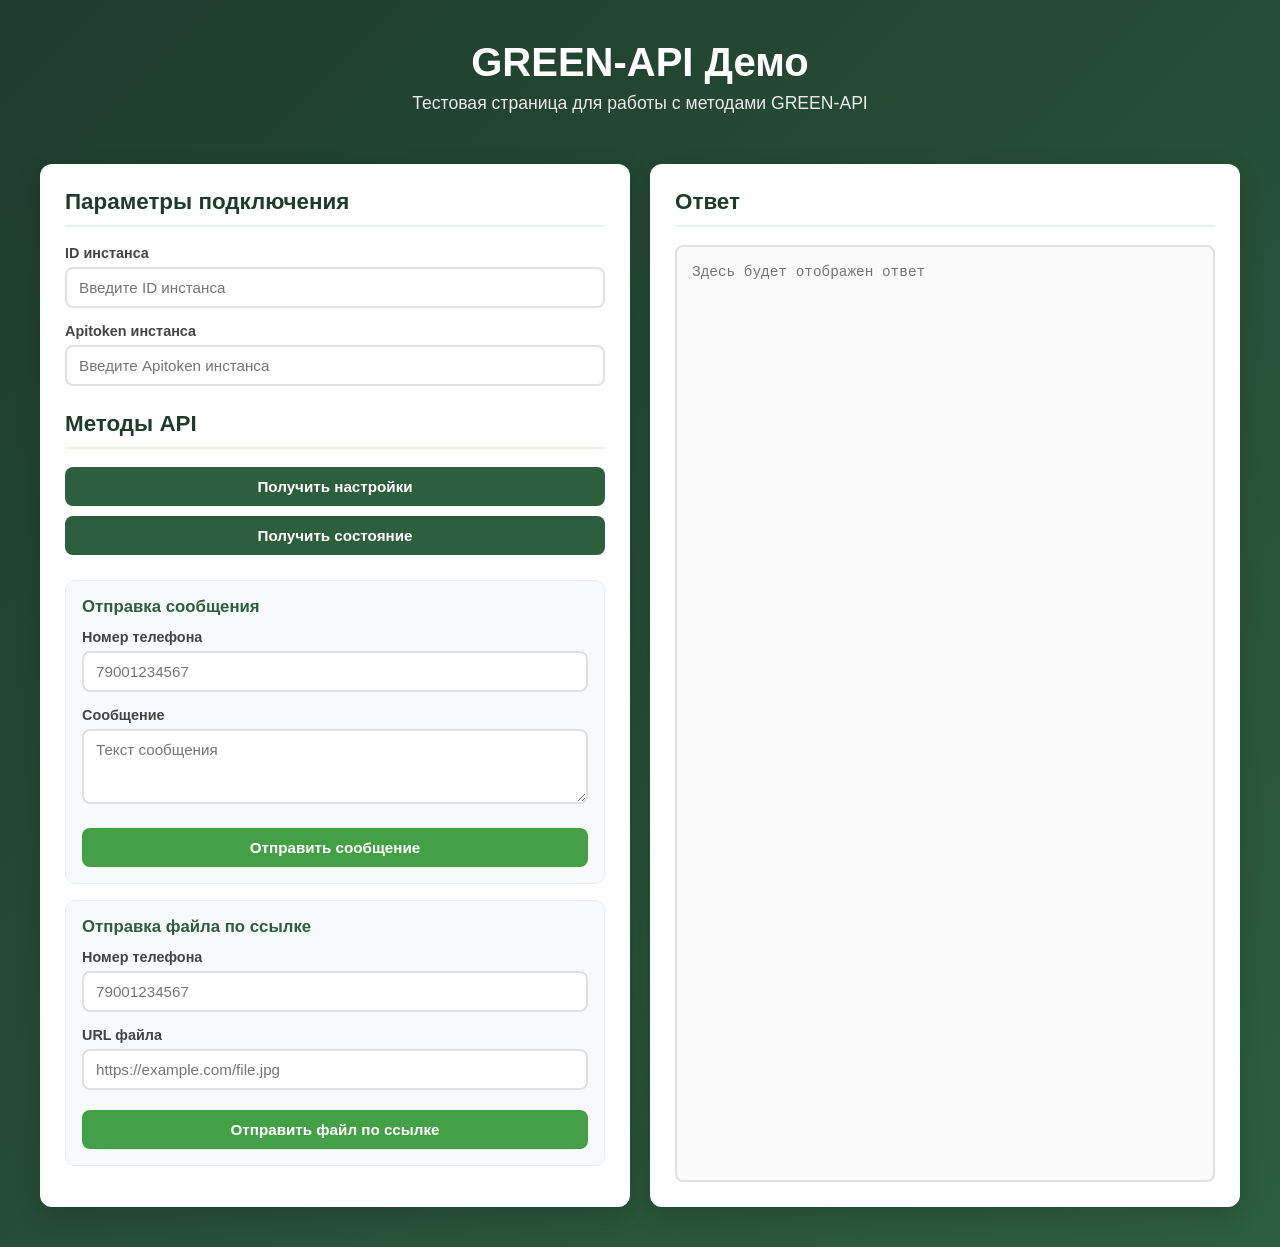
==== index.html @ 881a0edd "Add files via upload" ====
<!DOCTYPE html>
<html lang="ru">
<head>
    <meta charset="UTF-8">
    <meta name="viewport" content="width=device-width, initial-scale=1.0">
    <title>GREEN-API Test Page</title>
    <link rel="stylesheet" href="styles.css">
</head>
<body>
    <div class="container">
        <header class="header">
            <h1>GREEN-API Демо</h1>
            <p class="subtitle">Тестовая страница для работы с методами GREEN-API</p>
        </header>

        <main class="main-content">
            <section class="panel left-panel">
                <h2>Параметры подключения</h2>

                <div class="form-group">
                    <label for="idInstance">ID инстанса</label>
                    <input
                        type="text"
                        id="idInstance"
                        placeholder="Введите ID инстанса"
                        autocomplete="off"
                    >
                </div>

                <div class="form-group">
                    <label for="apiTokenInstance">Apitoken инстанса</label>
                    <input
                        type="text"
                        id="apiTokenInstance"
                        placeholder="Введите Apitoken инстанса"
                        autocomplete="off"
                    >
                </div>

                <h2 class="methods-title">Методы API</h2>

                <div class="methods-grid">
                    <button class="btn btn-primary" id="btnGetSettings">
                        Получить настройки
                    </button>
                    <button class="btn btn-primary" id="btnGetStateInstance">
                        Получить состояние
                    </button>
                </div>

                <div class="method-block">
                    <h3>Отправка сообщения</h3>
                    <div class="form-group">
                        <label for="phoneMessage">Номер телефона</label>
                        <input
                            type="text"
                            id="phoneMessage"
                            placeholder="79001234567"
                            autocomplete="off"
                            inputmode="numeric"
                            pattern="\d*"
                            maxlength="11"
                        >
                    </div>
                    <div class="form-group">
                        <label for="messageText">Сообщение</label>
                        <textarea
                            id="messageText"
                            rows="3"
                            placeholder="Текст сообщения"
                        ></textarea>
                    </div>
                    <button class="btn btn-success" id="btnSendMessage">
                        Отправить сообщение
                    </button>
                </div>

                <div class="method-block">
                    <h3>Отправка файла по ссылке</h3>
                    <div class="form-group">
                        <label for="phoneFile">Номер телефона</label>
                        <input
                            type="text"
                            id="phoneFile"
                            placeholder="79001234567"
                            autocomplete="off"
                            inputmode="numeric"
                            pattern="\d*"
                            maxlength="11"
                        >
                    </div>
                    <div class="form-group">
                        <label for="fileUrl">URL файла</label>
                        <input
                            type="text"
                            id="fileUrl"
                            placeholder="https://example.com/file.jpg"
                            autocomplete="off"
                        >
                    </div>
                    <button class="btn btn-success" id="btnSendFileByUrl">
                        Отправить файл по ссылке
                    </button>
                </div>
            </section>

            <section class="panel right-panel">
                <div class="response-header">
                    <h2>Ответ</h2>
                </div>
                <textarea
                    id="responseField"
                    class="response-field"
                    readonly
                    placeholder="Здесь будет отображен ответ"
                ></textarea>
            </section>
        </main>
    </div>

    <script src="app.js"></script>
</body>
</html>
---- styles.css ----
* {
    margin: 0;
    padding: 0;
    box-sizing: border-box;
}

body {
    font-family: -apple-system, BlinkMacSystemFont, "Segoe UI", Roboto, sans-serif;
    background: linear-gradient(135deg, #1e3c2e 0%, #2d5e3e 100%);
    min-height: 100vh;
    color: #333;
    padding: 20px;
}

.container {
    max-width: 1200px;
    margin: 0 auto;
}

.header {
    text-align: center;
    color: white;
    margin-bottom: 30px;
    padding: 20px 0;
}

.header h1 {
    font-size: 2.5rem;
    margin-bottom: 8px;
    font-weight: 700;
}

.subtitle {
    font-size: 1.1rem;
    opacity: 0.9;
}

.main-content {
    display: grid;
    grid-template-columns: 1fr 1fr;
    gap: 20px;
    margin-bottom: 20px;
}

.panel {
    background: #ffffff;
    border-radius: 12px;
    padding: 25px;
    box-shadow: 0 8px 24px rgba(0, 0, 0, 0.15);
}

.panel h2 {
    color: #1e3c2e;
    margin-bottom: 18px;
    font-size: 1.4rem;
    padding-bottom: 10px;
    border-bottom: 2px solid #e8f5e9;
}

.methods-title {
    margin-top: 25px;
}

.form-group {
    margin-bottom: 15px;
}

.form-group label {
    display: block;
    margin-bottom: 6px;
    font-weight: 600;
    color: #444;
    font-size: 0.9rem;
}

.form-group input,
.form-group textarea {
    width: 100%;
    padding: 10px 12px;
    border: 2px solid #e0e0e0;
    border-radius: 8px;
    font-size: 0.95rem;
    transition: border-color 0.2s, box-shadow 0.2s;
    font-family: inherit;
    resize: vertical;
}

.form-group input:focus,
.form-group textarea:focus {
    outline: none;
    border-color: #2d5e3e;
    box-shadow: 0 0 0 3px rgba(45, 94, 62, 0.1);
}

.btn {
    padding: 11px 20px;
    border: none;
    border-radius: 8px;
    font-size: 0.95rem;
    font-weight: 600;
    cursor: pointer;
    transition: transform 0.1s, box-shadow 0.2s, background 0.2s;
    font-family: inherit;
}

.btn:hover {
    transform: translateY(-1px);
    box-shadow: 0 4px 12px rgba(0, 0, 0, 0.15);
}

.btn:active {
    transform: translateY(0);
}

.btn:disabled {
    opacity: 0.6;
    cursor: not-allowed;
    transform: none;
}

.btn-primary {
    background: #2d5e3e;
    color: white;
}

.btn-primary:hover {
    background: #1e3c2e;
}

.btn-success {
    background: #43a047;
    color: white;
    width: 100%;
    margin-top: 5px;
}

.btn-success:hover {
    background: #388e3c;
}

.btn-secondary {
    background: #757575;
    color: white;
}

.btn-secondary:hover {
    background: #616161;
}

.btn-small {
    padding: 6px 14px;
    font-size: 0.85rem;
}

.methods-grid {
    display: grid;
    grid-template-columns: 1fr;
    gap: 10px;
    margin-bottom: 25px;
}

.method-block {
    background: #f8f9fa;
    border: 1px solid #e9ecef;
    border-radius: 10px;
    padding: 16px;
    margin-bottom: 16px;
}

.method-block h3 {
    color: #2d5e3e;
    margin-bottom: 12px;
    font-size: 1.05rem;
}

.right-panel {
    display: flex;
    flex-direction: column;
}

.response-header {
    display: flex;
    justify-content: space-between;
    align-items: center;
    margin-bottom: 18px;
    padding-bottom: 10px;
    border-bottom: 2px solid #e8f5e9;
}

.response-header h2 {
    margin: 0;
    padding: 0;
    border: none;
}

.response-field {
    flex: 1;
    min-height: 500px;
    width: 100%;
    padding: 15px;
    border: 2px solid #e0e0e0;
    border-radius: 8px;
    font-family: "Consolas", "Monaco", "Courier New", monospace;
    font-size: 0.9rem;
    background: #fafafa;
    color: #333;
    resize: none;
    line-height: 1.5;
}

.response-field:focus {
    outline: none;
    border-color: #2d5e3e;
}

.footer {
    text-align: center;
    color: rgba(255, 255, 255, 0.8);
    padding: 15px;
    font-size: 0.9rem;
}

.loading {
    opacity: 0.7;
    pointer-events: none;
}

@media (max-width: 900px) {
    .main-content {
        grid-template-columns: 1fr;
    }

    .header h1 {
        font-size: 1.8rem;
    }

    .response-field {
        min-height: 300px;
    }
}
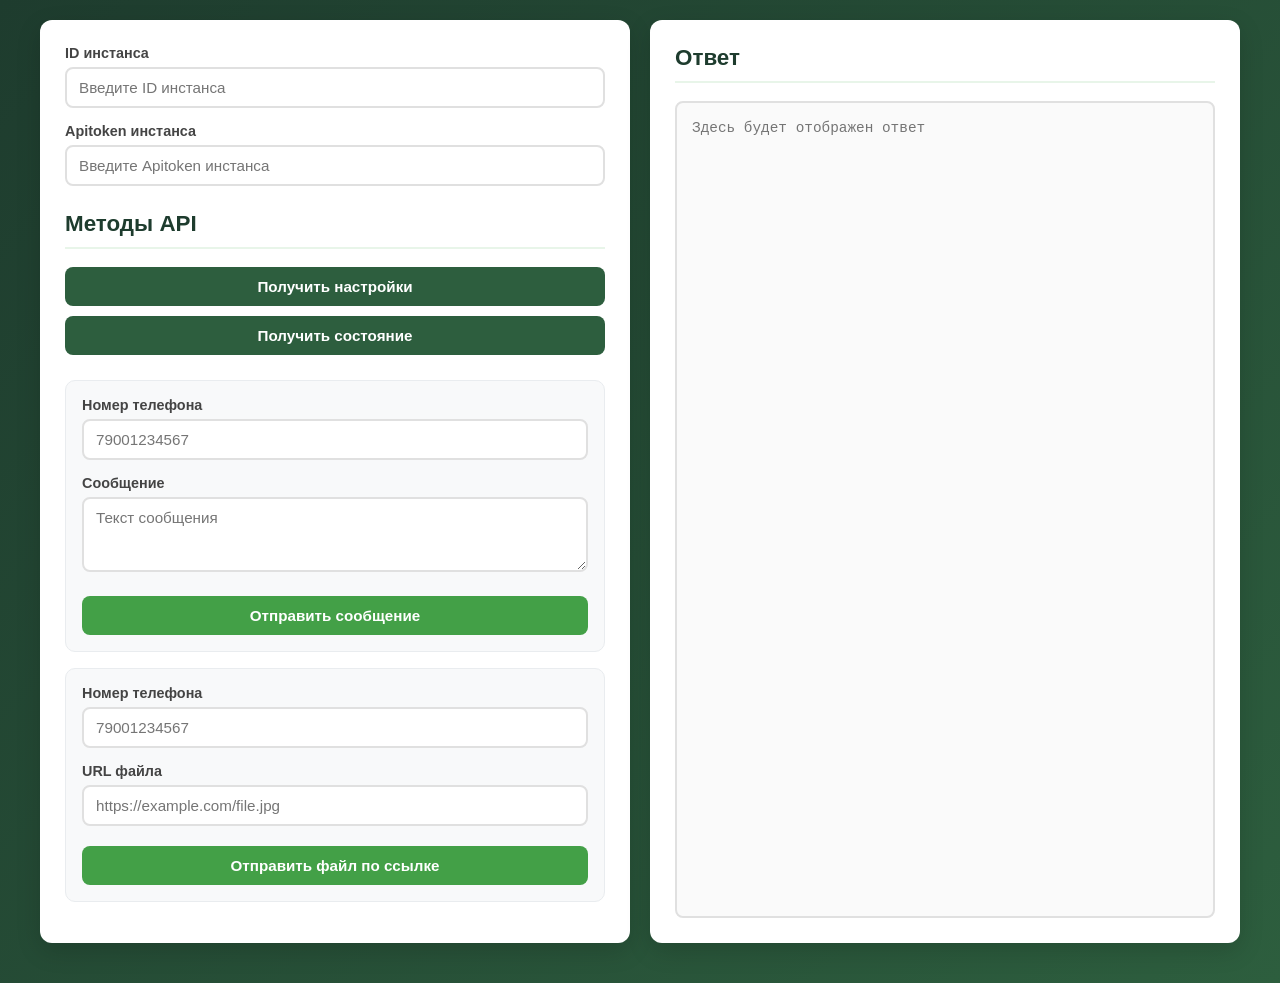
==== commit 0a3b4359: "Update index.html" ====
--- a/index.html
+++ b/index.html
@@ -8,15 +8,8 @@
 </head>
 <body>
     <div class="container">
-        <header class="header">
-            <h1>GREEN-API Демо</h1>
-            <p class="subtitle">Тестовая страница для работы с методами GREEN-API</p>
-        </header>
-
         <main class="main-content">
             <section class="panel left-panel">
-                <h2>Параметры подключения</h2>
-
                 <div class="form-group">
                     <label for="idInstance">ID инстанса</label>
                     <input
@@ -49,7 +42,6 @@
                 </div>
 
                 <div class="method-block">
-                    <h3>Отправка сообщения</h3>
                     <div class="form-group">
                         <label for="phoneMessage">Номер телефона</label>
                         <input
@@ -76,7 +68,6 @@
                 </div>
 
                 <div class="method-block">
-                    <h3>Отправка файла по ссылке</h3>
                     <div class="form-group">
                         <label for="phoneFile">Номер телефона</label>
                         <input
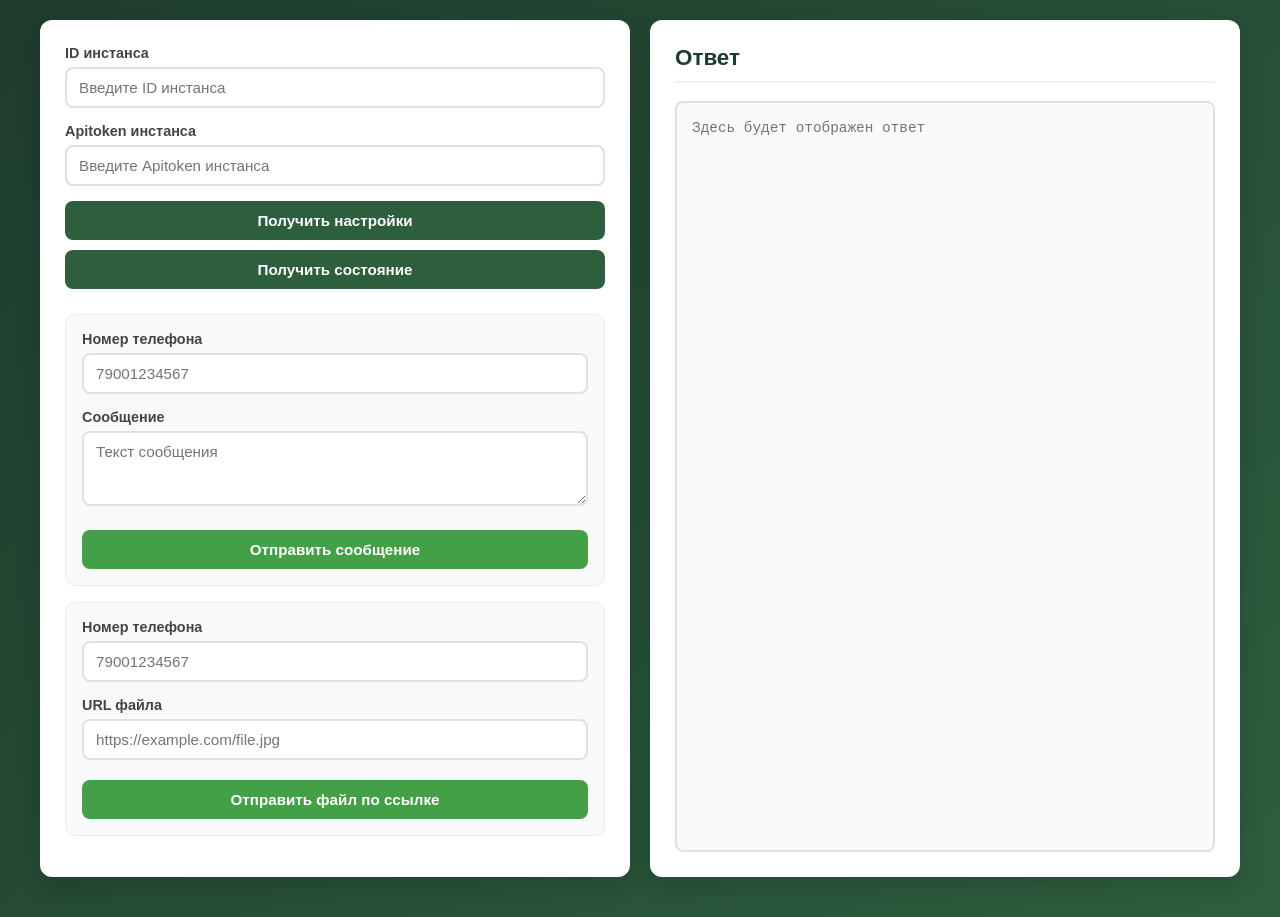
==== commit df3f2755: "Update index.html" ====
--- a/index.html
+++ b/index.html
@@ -29,9 +29,6 @@
                         autocomplete="off"
                     >
                 </div>
-
-                <h2 class="methods-title">Методы API</h2>
-
                 <div class="methods-grid">
                     <button class="btn btn-primary" id="btnGetSettings">
                         Получить настройки
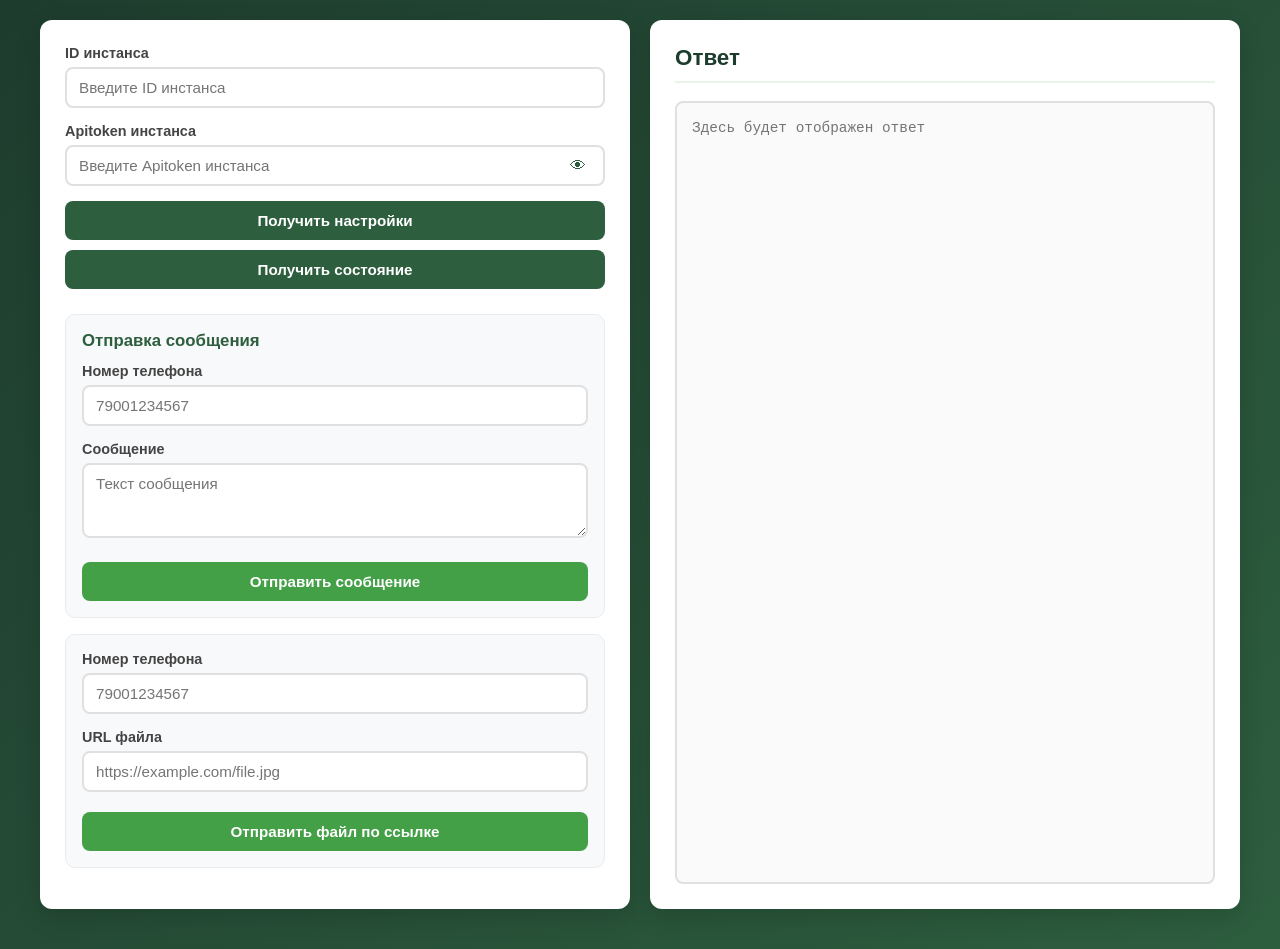
==== commit 38576bee: "Update index.html" ====
--- a/index.html
+++ b/index.html
@@ -8,8 +8,10 @@
 </head>
 <body>
     <div class="container">
+
         <main class="main-content">
             <section class="panel left-panel">
+
                 <div class="form-group">
                     <label for="idInstance">ID инстанса</label>
                     <input
@@ -20,15 +22,26 @@
                     >
                 </div>
 
-                <div class="form-group">
+                <div class="form-group password-group">
                     <label for="apiTokenInstance">Apitoken инстанса</label>
-                    <input
-                        type="text"
-                        id="apiTokenInstance"
-                        placeholder="Введите Apitoken инстанса"
-                        autocomplete="off"
-                    >
+                    <div class="password-input-wrapper">
+                        <input
+                            type="password"
+                            id="apiTokenInstance"
+                            placeholder="Введите Apitoken инстанса"
+                            autocomplete="off"
+                        >
+                        <button
+                            type="button"
+                            class="toggle-password"
+                            id="btnToggleTokenVisibility"
+                            aria-label="Показать или скрыть Apitoken"
+                        >
+                            👁
+                        </button>
+                    </div>
                 </div>
+
                 <div class="methods-grid">
                     <button class="btn btn-primary" id="btnGetSettings">
                         Получить настройки
@@ -39,6 +52,7 @@
                 </div>
 
                 <div class="method-block">
+                    <h3>Отправка сообщения</h3>
                     <div class="form-group">
                         <label for="phoneMessage">Номер телефона</label>
                         <input
--- a/styles.css
+++ b/styles.css
@@ -83,6 +83,35 @@
     transition: border-color 0.2s, box-shadow 0.2s;
     font-family: inherit;
     resize: vertical;
+}
+
+.password-input-wrapper {
+    position: relative;
+}
+
+.password-input-wrapper input {
+    padding-right: 48px;
+}
+
+.toggle-password {
+    position: absolute;
+    right: 10px;
+    top: 50%;
+    transform: translateY(-50%);
+    width: 34px;
+    height: 34px;
+    border: none;
+    background: transparent;
+    cursor: pointer;
+    color: #2d5e3e;
+    font-size: 1rem;
+    display: flex;
+    align-items: center;
+    justify-content: center;
+}
+
+.toggle-password:hover {
+    color: #1e3c2e;
 }
 
 .form-group input:focus,
